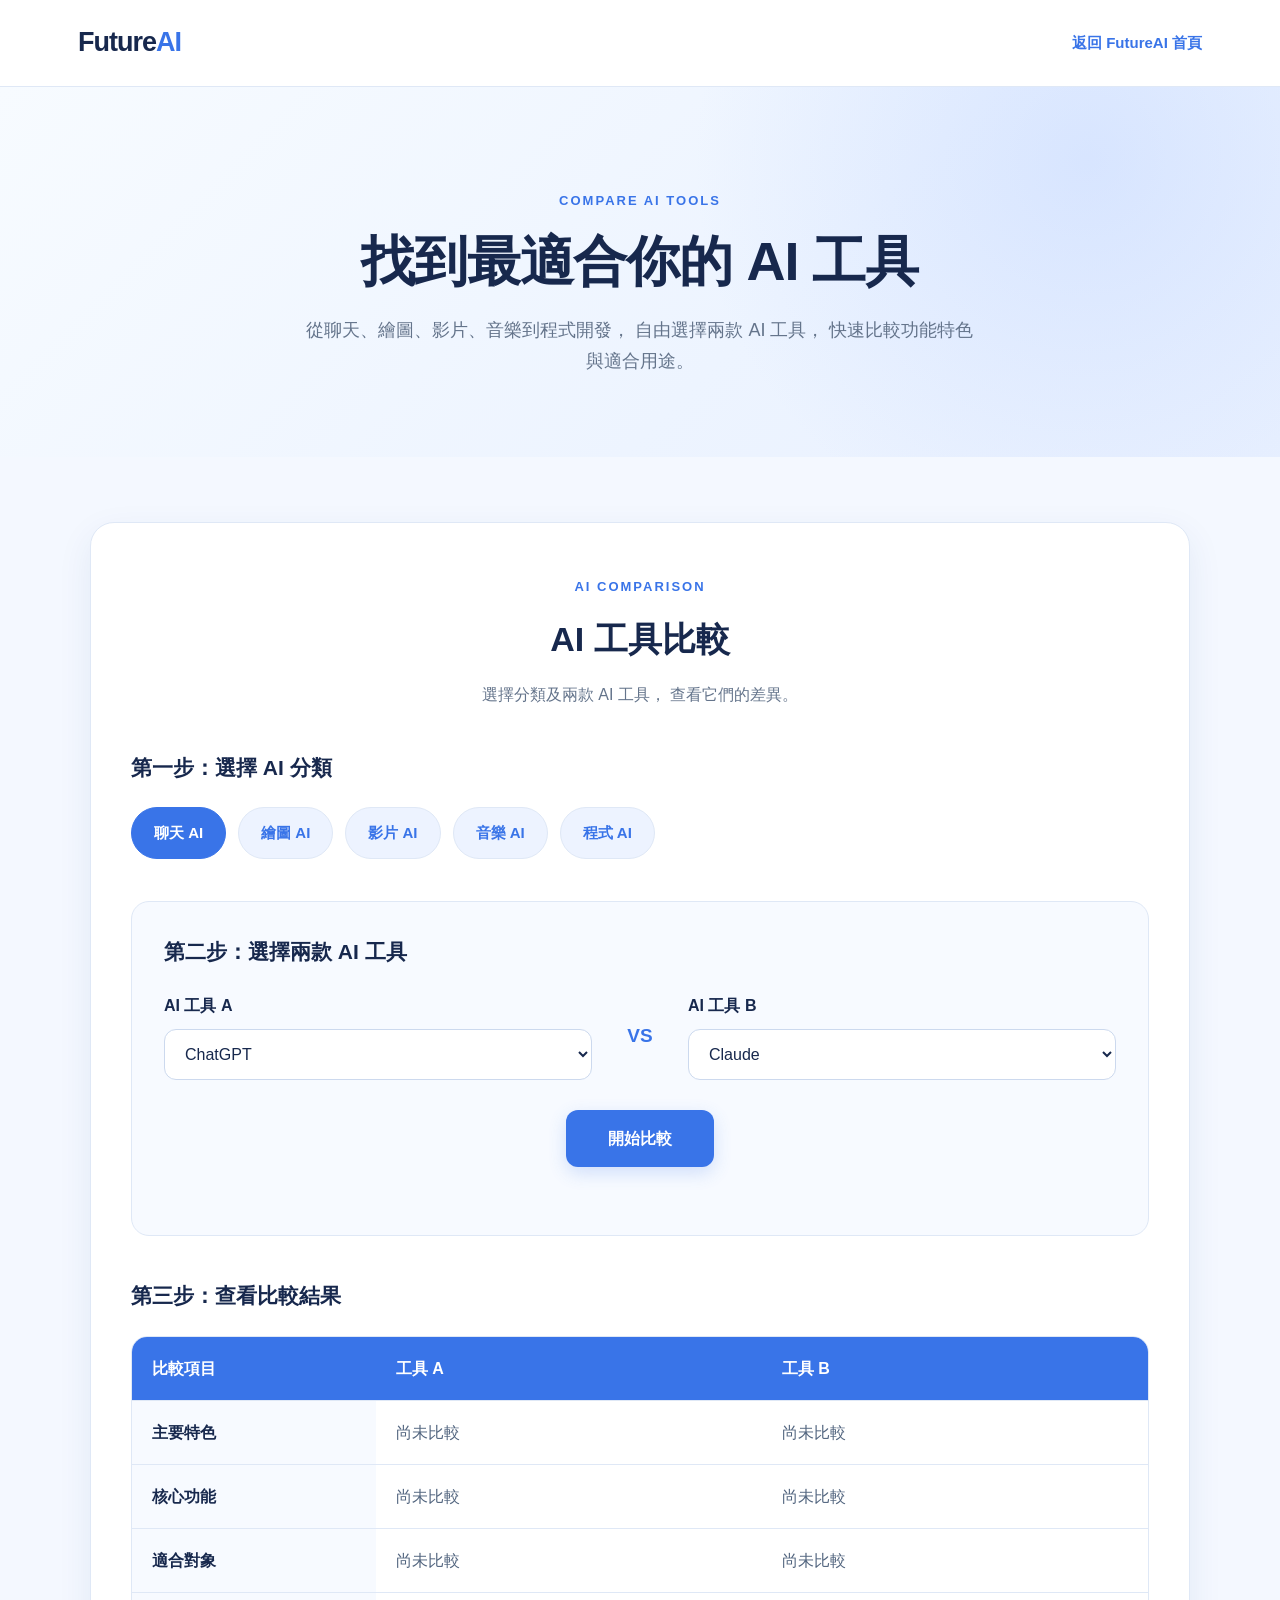
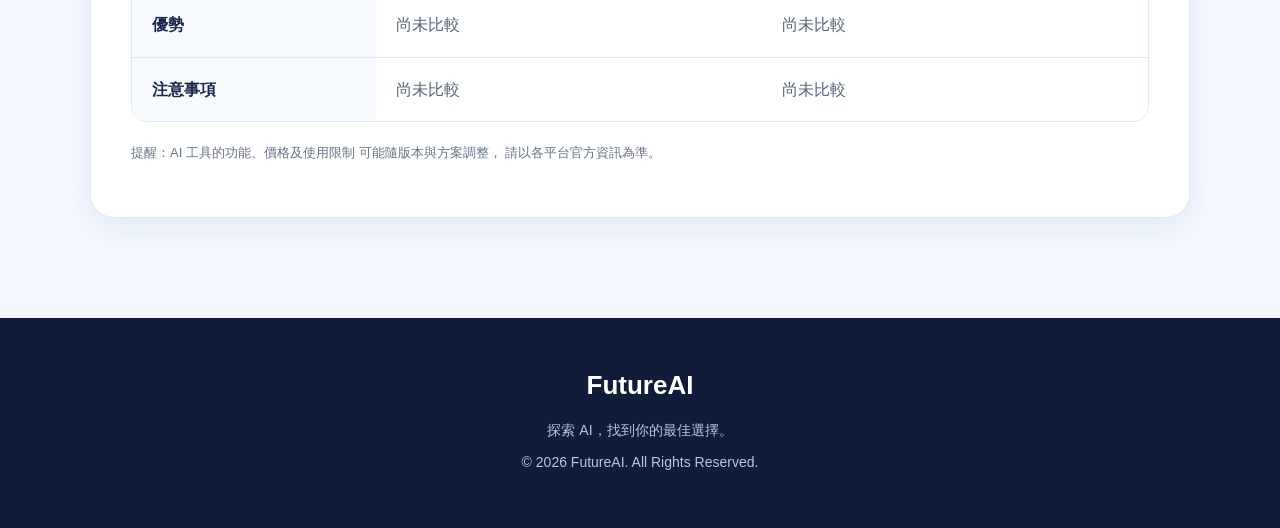
==== index.html @ a389bf7e "Add files via upload" ====
<!DOCTYPE html>
<html lang="zh-Hant">
<head>
  <meta charset="UTF-8">

  <meta name="viewport"
        content="width=device-width, initial-scale=1.0">

  <meta name="description"
        content="FutureAI AI 工具比較平台，快速比較不同人工智慧工具的特色與適用情境。">

  <title>AI 工具比較｜FutureAI</title>

  <!-- 載入網頁樣式 -->
  <link rel="stylesheet" href="style.css">

  <!-- 載入比較功能 -->
  <script src="script.js" defer></script>
</head>

<body>

  <!-- 網站頂部 -->
  <header class="site-header">
    <div class="header-container">
      <a class="logo"
         href="https://futureai55.mobirisesite.com/">
        Future<span>AI</span>
      </a>

      <nav class="navigation"
           aria-label="主要導覽">
        <a href="https://futureai55.mobirisesite.com/">
          返回 FutureAI 首頁
        </a>
      </nav>
    </div>
  </header>

  <main>

    <!-- 主視覺區 -->
    <section class="hero">
      <div class="hero-content">

        <p class="eyebrow">
          COMPARE AI TOOLS
        </p>

        <h1>
          找到最適合你的 AI 工具
        </h1>

        <p class="hero-description">
          從聊天、繪圖、影片、音樂到程式開發，
          自由選擇兩款 AI 工具，
          快速比較功能特色與適合用途。
        </p>

      </div>
    </section>

    <!-- AI 比較器 -->
    <section class="comparison-section"
             aria-labelledby="compare-heading">

      <div class="comparison-container">

        <div class="section-heading">
          <p class="eyebrow">
            AI COMPARISON
          </p>

          <h2 id="compare-heading">
            AI 工具比較
          </h2>

          <p>
            選擇分類及兩款 AI 工具，
            查看它們的差異。
          </p>
        </div>

        <!-- 分類選擇 -->
        <div class="category-section">

          <h3>第一步：選擇 AI 分類</h3>

          <div class="category-buttons"
               id="category-buttons"
               role="group"
               aria-label="AI 工具分類">

            <button type="button"
                    class="category-btn active"
                    data-category="聊天 AI"
                    aria-pressed="true">
              聊天 AI
            </button>

            <button type="button"
                    class="category-btn"
                    data-category="繪圖 AI"
                    aria-pressed="false">
              繪圖 AI
            </button>

            <button type="button"
                    class="category-btn"
                    data-category="影片 AI"
                    aria-pressed="false">
              影片 AI
            </button>

            <button type="button"
                    class="category-btn"
                    data-category="音樂 AI"
                    aria-pressed="false">
              音樂 AI
            </button>

            <button type="button"
                    class="category-btn"
                    data-category="程式 AI"
                    aria-pressed="false">
              程式 AI
            </button>

          </div>
        </div>

        <!-- 工具選擇 -->
        <div class="tool-selection">

          <h3>第二步：選擇兩款 AI 工具</h3>

          <div class="selection-grid">

            <div class="selection-card">
              <label for="tool-a">
                AI 工具 A
              </label>

              <select id="tool-a"
                      name="tool-a">
                <option value="">
                  請選擇工具
                </option>
              </select>
            </div>

            <div class="versus"
                 aria-hidden="true">
              VS
            </div>

            <div class="selection-card">
              <label for="tool-b">
                AI 工具 B
              </label>

              <select id="tool-b"
                      name="tool-b">
                <option value="">
                  請選擇工具
                </option>
              </select>
            </div>

          </div>

          <div class="compare-action">
            <button type="button"
                    id="compare-btn">
              開始比較
            </button>

            <p id="compare-message"
               role="status"
               aria-live="polite"></p>
          </div>

        </div>

        <!-- 比較結果 -->
        <div class="results-section"
             id="results-section">

          <h3>第三步：查看比較結果</h3>

          <div class="table-wrapper">

            <table class="comparison-table">

              <thead>
                <tr>
                  <th scope="col">
                    比較項目
                  </th>

                  <th scope="col"
                      id="result-name-a">
                    工具 A
                  </th>

                  <th scope="col"
                      id="result-name-b">
                    工具 B
                  </th>
                </tr>
              </thead>

              <tbody id="comparison-results">

                <tr>
                  <th scope="row">
                    主要特色
                  </th>
                  <td>尚未選擇</td>
                  <td>尚未選擇</td>
                </tr>

                <tr>
                  <th scope="row">
                    核心功能
                  </th>
                  <td>尚未選擇</td>
                  <td>尚未選擇</td>
                </tr>

                <tr>
                  <th scope="row">
                    適合對象
                  </th>
                  <td>尚未選擇</td>
                  <td>尚未選擇</td>
                </tr>

                <tr>
                  <th scope="row">
                    優勢
                  </th>
                  <td>尚未選擇</td>
                  <td>尚未選擇</td>
                </tr>

                <tr>
                  <th scope="row">
                    注意事項
                  </th>
                  <td>尚未選擇</td>
                  <td>尚未選擇</td>
                </tr>

              </tbody>
            </table>

          </div>

          <p class="disclaimer">
            提醒：AI 工具的功能、價格及使用限制
            可能隨版本與方案調整，
            請以各平台官方資訊為準。
          </p>

        </div>

      </div>
    </section>

  </main>

  <!-- 網站頁尾 -->
  <footer class="site-footer">

    <div class="footer-content">

      <h2>FutureAI</h2>

      <p>
        探索 AI，找到你的最佳選擇。
      </p>

      <p>
        © 2026 FutureAI. All Rights Reserved.
      </p>

    </div>

  </footer>

</body>
</html>
---- style.css ----
/* ====================================
   FutureAI - AI 工具比較器
   style.css
==================================== */

/* 1. 全站基本設定 */

:root {
  --primary: #3974e8;
  --primary-dark: #2458c5;
  --heading: #17284d;
  --text: #52657f;
  --muted: #64748b;
  --background: #f4f8ff;
  --white: #ffffff;
  --border: #dfe8f6;
  --shadow: 0 12px 35px rgba(28, 67, 135, 0.08);
}

* {
  box-sizing: border-box;
}

html {
  scroll-behavior: smooth;
}

body {
  margin: 0;
  font-family: -apple-system, BlinkMacSystemFont,
    "Segoe UI", "Noto Sans TC", Arial, sans-serif;
  background: var(--background);
  color: var(--text);
  line-height: 1.7;
}

button,
select {
  font: inherit;
}

button {
  cursor: pointer;
}

/* 2. 網站頂部導覽列 */

.site-header {
  background: rgba(255, 255, 255, 0.96);
  border-bottom: 1px solid var(--border);
}

.header-container {
  max-width: 1180px;
  margin: 0 auto;
  padding: 20px 28px;

  display: flex;
  align-items: center;
  justify-content: space-between;
  gap: 20px;
}

.logo {
  font-size: 27px;
  font-weight: 800;
  letter-spacing: -1px;
  color: var(--heading);
  text-decoration: none;
}

.logo span {
  color: var(--primary);
}

.navigation a {
  color: var(--primary);
  text-decoration: none;
  font-weight: 600;
  font-size: 15px;
}

.navigation a:hover {
  color: var(--primary-dark);
}

/* 3. 主視覺 Hero */

.hero {
  padding: 90px 24px 80px;

  background:
    radial-gradient(
      circle at 85% 20%,
      rgba(151, 184, 255, 0.24),
      transparent 35%
    ),
    linear-gradient(
      135deg,
      #f7fbff 0%,
      #edf4ff 60%,
      #e8f0ff 100%
    );
}

.hero-content {
  max-width: 850px;
  margin: 0 auto;
  text-align: center;
}

.eyebrow {
  color: var(--primary);
  font-size: 13px;
  font-weight: 700;
  letter-spacing: 2px;
  text-transform: uppercase;
}

.hero h1 {
  margin: 16px 0 20px;
  font-size: clamp(32px, 5vw, 54px);
  line-height: 1.25;
  color: var(--heading);
  letter-spacing: -1px;
}

.hero-description {
  max-width: 680px;
  margin: 0 auto;
  font-size: 18px;
  color: var(--muted);
}

/* 4. 比較器主要區塊 */

.comparison-section {
  padding: 65px 24px 100px;
}

.comparison-container {
  max-width: 1100px;
  margin: 0 auto;
  padding: 40px;

  background: var(--white);
  border: 1px solid var(--border);
  border-radius: 24px;
  box-shadow: var(--shadow);
}

.section-heading {
  text-align: center;
  margin-bottom: 42px;
}

.section-heading h2 {
  margin: 8px 0 12px;
  font-size: 34px;
  color: var(--heading);
}

.section-heading p:last-child {
  margin: 0;
  color: var(--muted);
}

/* 5. 分類按鈕 */

.category-section {
  margin-bottom: 42px;
}

.category-section h3,
.tool-selection h3,
.results-section h3 {
  font-size: 21px;
  color: var(--heading);
  margin: 0 0 22px;
}

.category-buttons {
  display: flex;
  flex-wrap: wrap;
  gap: 12px;
}

.category-btn {
  border: 1px solid var(--border);
  background: #edf3ff;
  color: var(--primary);
  padding: 12px 22px;
  border-radius: 30px;
  font-size: 15px;
  font-weight: 600;

  transition:
    background 0.2s,
    color 0.2s,
    transform 0.2s;
}

.category-btn:hover {
  background: #dce9ff;
  transform: translateY(-2px);
}

.category-btn.active,
.category-btn[aria-pressed="true"] {
  background: var(--primary);
  color: var(--white);
  border-color: var(--primary);
}

/* 6. 工具選擇器 */

.tool-selection {
  padding: 32px;
  margin-bottom: 42px;

  background: #f7faff;
  border: 1px solid var(--border);
  border-radius: 18px;
}

.selection-grid {
  display: grid;
  grid-template-columns: 1fr 60px 1fr;
  align-items: center;
  gap: 18px;
}

.selection-card {
  display: flex;
  flex-direction: column;
  gap: 10px;
}

.selection-card label {
  color: var(--heading);
  font-weight: 600;
}

.selection-card select {
  width: 100%;
  padding: 15px 16px;

  background: var(--white);
  color: var(--heading);
  border: 1px solid #ccd9ee;
  border-radius: 12px;
  outline: none;

  transition:
    border-color 0.2s,
    box-shadow 0.2s;
}

.selection-card select:focus {
  border-color: var(--primary);
  box-shadow: 0 0 0 3px rgba(57, 116, 232, 0.15);
}

.versus {
  text-align: center;
  font-size: 19px;
  font-weight: 800;
  color: var(--primary);
}

/* 7. 開始比較按鈕 */

.compare-action {
  text-align: center;
  margin-top: 30px;
}

#compare-btn {
  border: none;
  background: var(--primary);
  color: var(--white);

  padding: 15px 42px;
  border-radius: 12px;

  font-size: 16px;
  font-weight: 700;

  box-shadow: 0 6px 18px rgba(57, 116, 232, 0.2);
  transition:
    background 0.2s,
    transform 0.2s;
}

#compare-btn:hover {
  background: var(--primary-dark);
  transform: translateY(-2px);
}

#compare-btn:active {
  transform: translateY(0);
}

#compare-message {
  min-height: 24px;
  margin: 12px 0 0;
  font-size: 14px;
  color: #b45309;
}

/* 8. 比較結果表格 */

.results-section {
  scroll-margin-top: 30px;
}

.table-wrapper {
  width: 100%;
  overflow-x: auto;
  border: 1px solid var(--border);
  border-radius: 16px;
}

.comparison-table {
  width: 100%;
  border-collapse: collapse;
  background: var(--white);
}

.comparison-table thead {
  background: var(--primary);
  color: var(--white);
}

.comparison-table th,
.comparison-table td {
  padding: 18px 20px;
  text-align: left;
  vertical-align: top;
  border-bottom: 1px solid var(--border);
}

.comparison-table thead th {
  font-size: 16px;
  font-weight: 700;
}

.comparison-table tbody th {
  width: 24%;
  min-width: 120px;
  color: var(--heading);
  background: #f7faff;
  font-weight: 700;
}

.comparison-table tbody td {
  width: 38%;
  min-width: 190px;
  color: var(--text);
}

.comparison-table tbody tr:last-child th,
.comparison-table tbody tr:last-child td {
  border-bottom: none;
}

.comparison-table tbody tr:hover td {
  background: #f9fbff;
}

.disclaimer {
  margin-top: 20px;
  font-size: 13px;
  color: var(--muted);
}

/* 9. 網站頁尾 */

.site-footer {
  padding: 45px 24px;
  background: #101d38;
  color: #b7c6de;
}

.footer-content {
  max-width: 1100px;
  margin: 0 auto;
  text-align: center;
}

.footer-content h2 {
  color: var(--white);
  font-size: 26px;
  margin: 0 0 12px;
}

.footer-content p {
  margin: 8px 0;
  font-size: 14px;
}

/* 10. 手機與平板響應式 */

@media (max-width: 768px) {

  .header-container {
    padding: 16px 20px;
  }

  .logo {
    font-size: 23px;
  }

  .navigation a {
    font-size: 13px;
  }

  .hero {
    padding: 65px 20px;
  }

  .hero-description {
    font-size: 16px;
  }

  .comparison-section {
    padding: 35px 15px 65px;
  }

  .comparison-container {
    padding: 24px 18px;
    border-radius: 18px;
  }

  .section-heading h2 {
    font-size: 28px;
  }

  .category-buttons {
    gap: 9px;
  }

  .category-btn {
    padding: 10px 16px;
    font-size: 14px;
  }

  .tool-selection {
    padding: 22px 16px;
  }

  .selection-grid {
    grid-template-columns: 1fr;
    gap: 12px;
  }

  .versus {
    padding: 4px 0;
  }

  #compare-btn {
    width: 100%;
  }

  .comparison-table th,
  .comparison-table td {
    padding: 14px;
    font-size: 14px;
  }
}

/* 11. 鍵盤操作可見焦點 */

.category-btn:focus-visible,
#compare-btn:focus-visible,
.navigation a:focus-visible,
.logo:focus-visible {
  outline: 3px solid #93b8ff;
  outline-offset: 3px;
}

/* 12. 減少動態效果偏好 */

@media (prefers-reduced-motion: reduce) {
  html {
    scroll-behavior: auto;
  }

  .category-btn,
  #compare-btn {
    transition: none;
  }
}
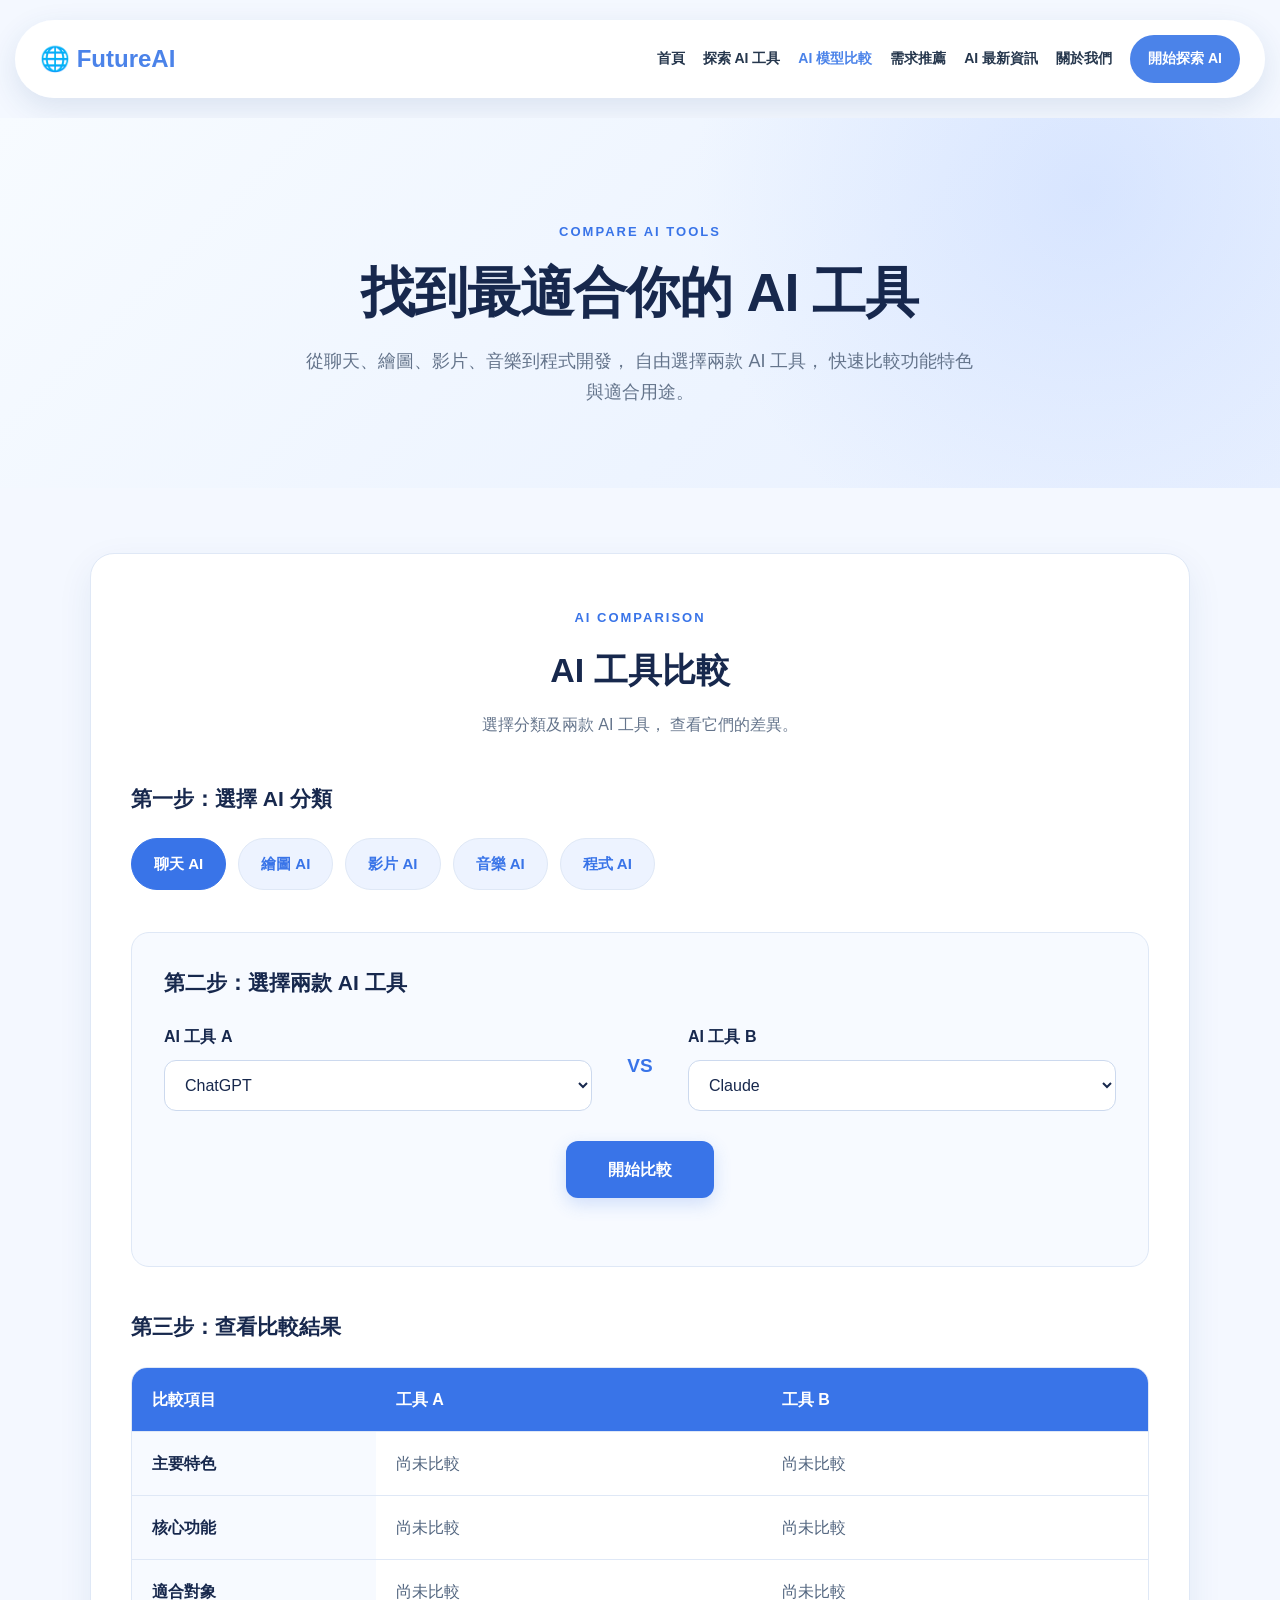
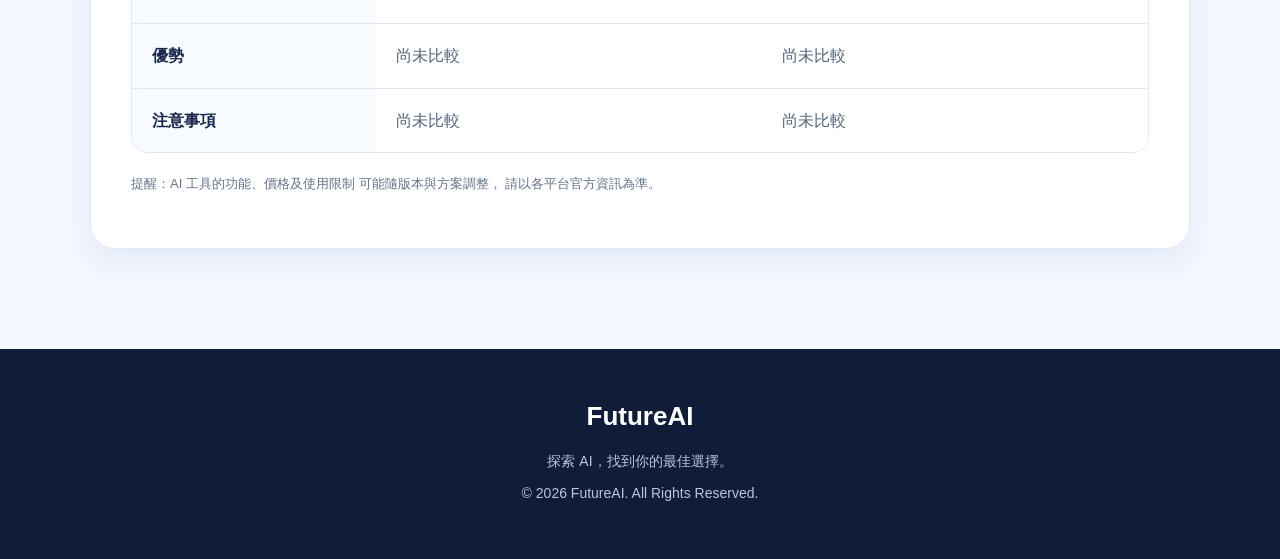
==== commit 513ff285: "Refactor header to futureai-nav with new styles" ====
--- a/index.html
+++ b/index.html
@@ -17,26 +17,113 @@
 
   <!-- 載入比較功能 -->
   <script src="script.js" defer></script>
+  
+<style>
+  .futureai-nav {
+    max-width: 1250px;
+    margin: 20px auto;
+    padding: 15px 25px;
+    background: rgba(255,255,255,0.96);
+    border-radius: 45px;
+    box-shadow: 0 10px 30px rgba(30,70,130,0.12);
+    display: flex;
+    align-items: center;
+    justify-content: space-between;
+    gap: 20px;
+  }
+
+  .futureai-logo {
+    font-size: 24px;
+    font-weight: bold;
+    color: #4b83e9;
+    text-decoration: none;
+    white-space: nowrap;
+  }
+
+  .futureai-links {
+    display: flex;
+    align-items: center;
+    flex-wrap: wrap;
+    gap: 18px;
+  }
+
+  .futureai-links a {
+    font-size: 14px;
+    font-weight: bold;
+    color: #26374d;
+    text-decoration: none;
+  }
+
+  .futureai-links a:hover,
+  .futureai-links a.active {
+    color: #4b83e9;
+  }
+
+  .futureai-links .futureai-cta {
+    background: #4b83e9;
+    color: white;
+    padding: 12px 18px;
+    border-radius: 30px;
+  }
+
+  .futureai-links .futureai-cta:hover {
+    color: white;
+    background: #316ad2;
+  }
+
+  @media (max-width: 900px) {
+    .futureai-nav {
+      margin: 12px;
+      border-radius: 22px;
+      flex-direction: column;
+    }
+
+    .futureai-links {
+      justify-content: center;
+      gap: 12px;
+    }
+  }
+</style>
+
 </head>
 
 <body>
 
   <!-- 網站頂部 -->
-  <header class="site-header">
-    <div class="header-container">
-      <a class="logo"
-         href="https://futureai55.mobirisesite.com/">
-        Future<span>AI</span>
-      </a>
-
-      <nav class="navigation"
-           aria-label="主要導覽">
-        <a href="https://futureai55.mobirisesite.com/">
-          返回 FutureAI 首頁
-        </a>
-      </nav>
-    </div>
-  </header>
+ 
+<header class="futureai-nav">
+  <a class="futureai-logo"
+     href="https://futureai55.mobirisesite.com/">
+    🌐 FutureAI
+  </a>
+
+  <nav class="futureai-links" aria-label="主要導覽">
+    <a href="https://futureai55.mobirisesite.com/">
+      首頁
+    </a>
+    <a href="https://futureai55.mobirisesite.com/">
+      探索 AI 工具
+    </a>
+    <a href="index.html" class="active"
+       aria-current="page">
+      AI 模型比較
+    </a>
+    <a href="recommend.html">
+      需求推薦
+    </a>
+    <a href="news.html">
+      AI 最新資訊
+    </a>
+    <a href="https://futureai55.mobirisesite.com/">
+      關於我們
+    </a>
+    <a class="futureai-cta"
+       href="https://futureai55.mobirisesite.com/">
+      開始探索 AI
+    </a>
+  </nav>
+</header>
+
 
   <main>
 
